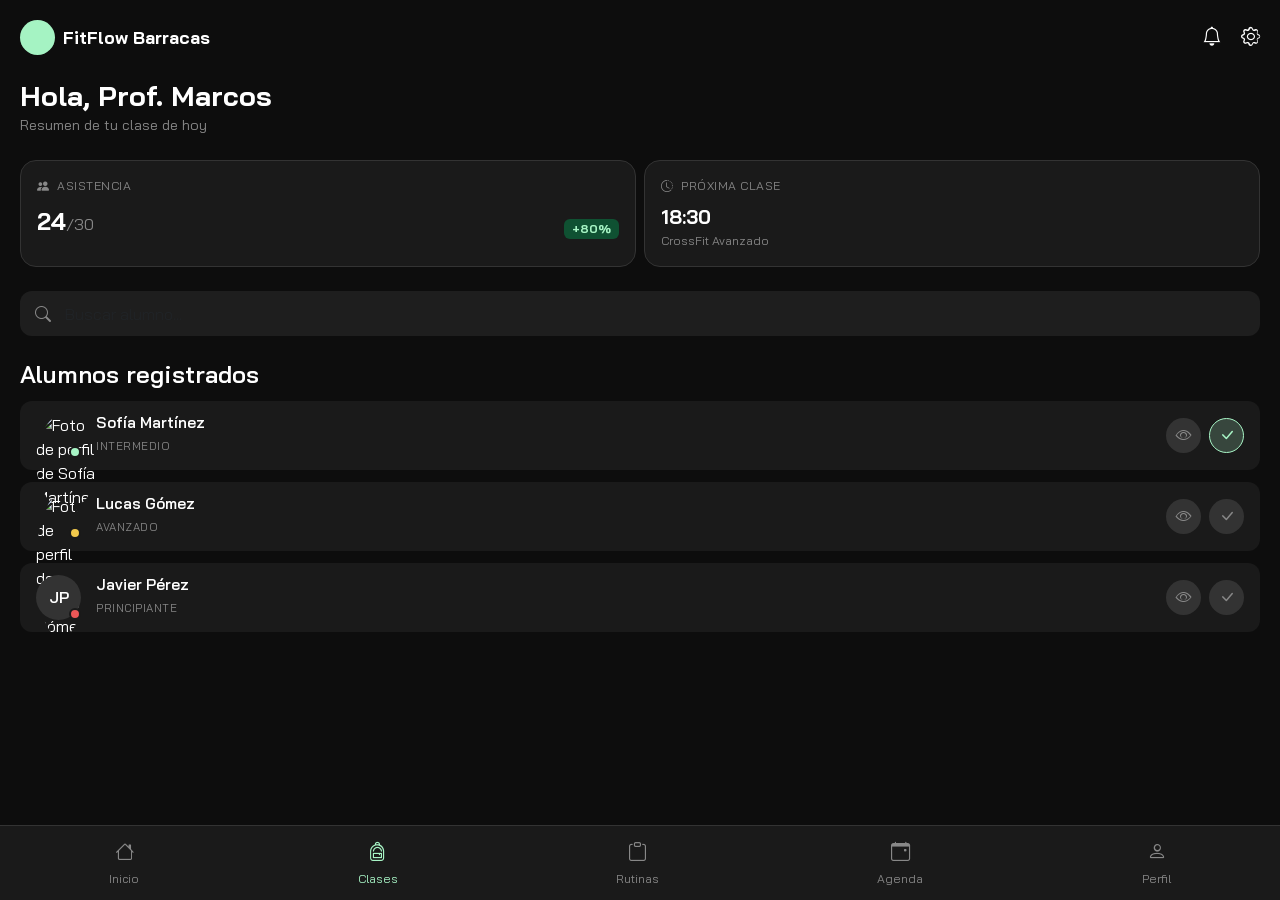
==== secciones/profesor/clases.html @ 789c08ca "Add files via upload" ====
<!DOCTYPE html>
<html lang="es">

<head>
    <meta charset="UTF-8">
    <meta name="viewport" content="width=device-width, initial-scale=1.0">
    <title>FitFlow - Clases Profesor</title>

   
    <link rel="preconnect" href="https://fonts.googleapis.com">
    <link rel="preconnect" href="https://fonts.gstatic.com" crossorigin>
    <link href="https://fonts.googleapis.com/css2?family=Bai+Jamjuree:wght@200;300;400;600;700&display=swap" rel="stylesheet">

    <link href="https://cdn.jsdelivr.net/npm/bootstrap@5.3.7/dist/css/bootstrap.min.css" rel="stylesheet">
    <link rel="stylesheet" href="https://cdn.jsdelivr.net/npm/bootstrap-icons@1.13.1/font/bootstrap-icons.min.css">
    <link rel="stylesheet" href="../../assets/css/style.css">
</head>

<body style="background-color: #121212; color: white;">

<main class="dashboard-page" style="min-height: 100vh; padding: 20px; padding-bottom: 90px;">

  
    <h1 class="visually-hidden">FitFlow Barracas - Panel del profesor</h1>

    <header class="d-flex justify-content-between align-items-center mb-4">
        <div class="d-flex align-items-center">
          
            <div class="d-flex justify-content-center align-items-center me-2"
                style="width: 35px; height: 35px; background-color: #a5f3c3; border-radius: 50%;" aria-hidden="true">
                <i class="bi bi-dumbbell" style="color: #121212; font-size: 1.1rem; transform: rotate(-45deg);"></i>
            </div>
            <h2 class="mb-0" style="font-weight: bold; font-size: 1.1rem;">FitFlow Barracas</h2>
        </div>
        <div>
          
            <i class="bi bi-bell me-3" style="font-size: 1.2rem; cursor: pointer;" role="button" tabindex="0" aria-label="Notificaciones"></i>
            <i class="bi bi-gear" style="font-size: 1.2rem; cursor: pointer;" role="button" tabindex="0" aria-label="Configuración de la cuenta"></i>
        </div>
    </header>

    <section class="mb-4">
        <h3 style="font-weight: bold; margin-bottom: 2px;">Hola, Prof. Marcos</h3>
        <p style="color: #888; font-size: 0.9rem;">Resumen de tu clase de hoy</p>
    </section>

  
    <section class="mb-4">
        <h3 class="visually-hidden">Resumen de clase</h3>

        <div class="row gx-2">
            <div class="col-6">
                <div class="tarjeta-oscura p-3 rounded-4 h-100">
                    <small style="color: #888; font-size: 0.75rem; letter-spacing: 0.5px; display: block; margin-bottom: 8px;" aria-hidden="true">
                        <i class="bi bi-people-fill me-1"></i> ASISTENCIA
                    </small>
                    <div class="d-flex justify-content-between align-items-end">
                        <span style="font-size: 1.5rem; font-weight: bold;">
                            24<span style="font-size: 1rem; color: #888;">/30</span>
                        </span>
                        <span class="badge" style="background-color: #0f5132; color: #a5f3c3;">+80%</span>
                    </div>
                </div>
            </div>

            <div class="col-6">
                <div class="tarjeta-oscura p-3 rounded-4 h-100">
                    <small style="color: #888; font-size: 0.75rem; letter-spacing: 0.5px; display: block; margin-bottom: 8px;" aria-hidden="true">
                        <i class="bi bi-clock-history me-1"></i> PRÓXIMA CLASE
                    </small>
                    <div class="d-flex flex-column">
                        <span style="font-size: 1.2rem; font-weight: bold;">18:30</span>
                        <small style="color: #888; font-size: 0.75rem;">CrossFit Avanzado</small>
                    </div>
                </div>
            </div>
        </div>
    </section>

    <div class="search-bar mb-4 position-relative">
        <i class="bi bi-search position-absolute" aria-hidden="true"
            style="left: 15px; top: 50%; transform: translateY(-50%); color: #888;"></i>
      
        <input type="text" id="buscadorAlumnos" class="form-control"
            placeholder="Buscar alumno..." aria-label="Buscar alumno"
            style="background-color: #1e1e1e; border: none; color: white; padding-left: 45px; border-radius: 12px; height: 45px;">
    </div>


    <section>
        <h4 style="font-weight: 600; margin-bottom: 12px;">Alumnos registrados</h4>

        <div id="listaAlumnos"></div>
    </section>

</main>

<nav class="bottom-nav">
    <a href="inicio_prof.html"><i class="bi bi-house"></i><span>Inicio</span></a>
    <a href="clases.html" class="active-nav"><i class="bi bi-backpack"></i><span>Clases</span></a>
    <a href="rutinas_prof.html"><i class="bi bi-clipboard"></i><span>Rutinas</span></a>
    <a href="agenda.html"><i class="bi bi-calendar-event"></i><span>Agenda</span></a>
    <a href="perfil_prof.html"><i class="bi bi-person"></i><span>Perfil</span></a>
</nav>


<script src="../../assets/js/clases.js" defer></script>

</body>
</html>
---- assets/css/style.css ----
@import url('https://fonts.googleapis.com/css2?family=Bai+Jamjuree:wght@200;300;400;600;700&display=swap');

:root {
    /* Colores Principales */
    --negro-carbon: #0D0D0D;
    --verde-oscuro: #26413D;
    --verde-menta: #A8F5C6;
    --beige-claro: #E7D6C3;

    /* Colores Neutros */
    --gris-oscuro: #1A1A1A;
    --gris-medio: #333333;
    --gris-claro: #F2F2F2;
    --blanco: #FFFFFF;
    --verde-menta-rgb: 168, 245, 198;
}


* {
    margin: 0;
    padding: 0;
    box-sizing: border-box;
}

body {
    font-family: 'Bai Jamjuree', sans-serif;
    background: var(--negro-carbon);
    color: var(--blanco);
    min-height: 100vh;
}

h1 { font-weight: 200; }
h2 { font-weight: 300; }
h3, h4, h5, h6, p, span, div { font-weight: 400; }
b, strong { font-weight: 600; }

/* =========================================================3. LOGIN ========================================================= */

.login-page {
    min-height: 100vh;
    display: flex;
    align-items: center;
}

.login-container {
    padding: 20px;
}

.logo {
    width: 120px;
    margin-bottom: 20px;
}

.fitflow-title {
    font-size: 1.8rem;
    letter-spacing: 8px;
    font-weight: 600;
}

.fitflow-subtitle {
    color: var(--gris-claro);
    font-size: 0.8rem;
    letter-spacing: 2px;
    opacity: 0.7;
}

.form-label {
    font-size: 0.9rem;
    color: var(--blanco);
    font-weight: 400;
}


.fitflow-input {
    background: var(--gris-oscuro) !important;
    border: 1px solid var(--gris-medio) !important;
    color: var(--blanco) !important;
    height: 55px;
}

.fitflow-input:focus {
    background: var(--gris-oscuro) !important;
    color: var(--blanco) !important;
    box-shadow: none !important;
    border: 1px solid var(--verde-oscuro) !important; 
}

.fitflow-icon {
    background: var(--gris-oscuro) !important;
    border: 1px solid var(--gris-medio) !important;
    color: #888;
}

.forgot-password {
    text-decoration: none;
    color: var(--verde-menta);
    font-size: 0.8rem;
}

.forgot-password:hover {
    color: var(--verde-menta);
    opacity: 0.8;
}


.btn-login {
    background: var(--verde-menta);
    color: var(--negro-carbon);
    font-weight: 600;
    height: 58px;
    border: none;
    border-radius: 12px;
    letter-spacing: 1px;
    transition: all 0.3s ease;
}

.btn-login:hover {
    background: #8de3ac; 
    color: var(--negro-carbon);
}

@media (max-width: 576px) {
    .logo { width: 110px; }
    .fitflow-title { font-size: 1.5rem; }
}

/* =========================================================
   4. DASHBOARD GENERAL
   ========================================================= */

.dashboard-page {
    background: var(--negro-carbon);
    min-height: 100vh;
    padding: 20px 20px 100px;
}

.dashboard-header {
    display: flex;
    justify-content: space-between;
    align-items: center;
    margin-bottom: 25px;
}

.dashboard-header h2 {
    font-size: 1.2rem;
    margin-top: 4px;
    font-weight: 600;
}

.profile-btn {
    background: none;
    border: none;
    color: var(--blanco);
    font-size: 2rem;
}

.fitflow-card {
    background: var(--gris-oscuro);
    border: 1px solid var(--gris-medio);
    border-radius: 16px;
    padding: 20px;
    margin-bottom: 16px;
}

.occupancy-number {
    font-size: 3rem;
    font-weight: 600;
}

.progress {
    height: 8px;
    background: var(--gris-medio);
}

.occupancy-bar {
    background: var(--verde-menta);
}

.status-active {
    color: var(--verde-menta);
    font-weight: 600;
}

/* =========================================================
   5. NAVEGACIÓN 
   ========================================================= */

.bottom-nav {
    position: fixed;
    bottom: 0;
    left: 0;
    width: 100%;
    height: 75px;
    background: var(--gris-oscuro);
    border-top: 1px solid var(--gris-medio);
    display: flex;
    justify-content: space-around;
    align-items: center;
    z-index: 1000;
}

.bottom-nav a {
    display: flex;
    flex-direction: column;
    align-items: center;
    gap: 4px;
    text-decoration: none;
    color: #888;
    font-size: .75rem;
    transition: color 0.3s;
}

.bottom-nav i {
    font-size: 1.2rem;
}

.active-nav {
    color: var(--verde-menta) !important;
}

/* =========================================================
   6. RUTINAS
   ========================================================= */

.exercise-card {
    background-color: var(--gris-oscuro);
    border: 1px solid transparent;
    border-radius: 12px;
    padding: 16px;
    margin-bottom: 16px;
    transition: all 0.3s ease;
}

.exercise-card.active-card {
    border-color: var(--verde-menta);
}

.exercise-card.completed {
    opacity: 0.4;
}

.exercise-card.completed .exercise-title {
    text-decoration: line-through;
    color: #888;
}

.stat-box {
    background-color: var(--gris-medio);
    border-radius: 8px;
    text-align: center;
    padding: 8px;
}

.stat-label {
    font-size: 0.65rem;
    color: var(--gris-claro);
    opacity: 0.7;
}

.stat-value {
    font-weight: 600;
    font-size: 0.9rem;
    color: var(--blanco);
}

.custom-checkbox:checked {
    background-color: var(--verde-menta);
    border-color: var(--verde-menta);
}

/* =========================================================
   7. QR
   ========================================================= */

.qr-main-card {
    background-color: var(--gris-oscuro);
    border-radius: 16px;
    padding: 30px 20px;
    box-shadow: 0 4px 20px rgba(0, 0, 0, 0.3);
}

.profile-img-container {
    width: 80px;
    height: 80px;
    border-radius: 50%;
    padding: 3px;
    background: linear-gradient(135deg, var(--verde-menta), var(--verde-oscuro)); 
}

.profile-img {
    width: 100%;
    height: 100%;
    border-radius: 50%;
    object-fit: cover;
    border: 3px solid var(--gris-oscuro);
}

.status-badge {
    background-color: rgba(var(--verde-menta-rgb), 0.15);
    color: var(--verde-menta);
    padding: 4px 12px;
    border-radius: 20px;
    font-size: 0.75rem;
    font-weight: 600;
    display: inline-flex;
    align-items: center;
    gap: 6px;
}

.status-badge i { font-size: 0.4rem; }

.qr-box {
    border-top: 3px solid var(--verde-menta);
    box-shadow: 0 -8px 25px rgba(var(--verde-menta-rgb), 0.15); 
}

.plan-info-box {
    background-color: #111;
    border: 1px solid var(--gris-medio);
    border-radius: 12px;
    padding: 15px 20px;
}

.plan-info-box .divider {
    width: 1px;
    background-color: var(--gris-medio);
    height: 35px;
    align-self: center;
}

#contenedorQR img, 
#contenedorQR canvas {
    max-width: 100%;
    height: auto;
    display: block;
    margin: 0 auto;
}

/* =========================================================
   8. RESERVAS
   ========================================================= */

.date-scroll-container {
    display: flex;
    gap: 10px;
    overflow-x: auto;
    padding-bottom: 5px;
    -ms-overflow-style: none;
    scrollbar-width: none;
}
.date-scroll-container::-webkit-scrollbar { display: none; }

.date-card {
    min-width: 65px;
    background-color: var(--gris-oscuro);
    border-radius: 12px;
    padding: 12px 0;
    text-align: center;
    cursor: pointer;
    transition: background-color 0.3s, color 0.3s;
    flex-shrink: 0;
}

.date-card .day {
    display: block;
    font-size: 0.75rem;
    color: #888;
    margin-bottom: 2px;
}

.date-card .num {
    display: block;
    font-size: 1.2rem;
    font-weight: 600;
    color: var(--blanco);
}

.date-card.active {
    background-color: var(--verde-menta);
}

.date-card.active .day,
.date-card.active .num {
    color: var(--negro-carbon);
}

.reserva-card {
    background-color: var(--gris-oscuro);
    border: 1px solid transparent;
    border-radius: 12px;
    padding: 16px;
    margin-bottom: 12px;
    cursor: pointer;
    transition: border-color 0.3s;
}

.reserva-card.selected { border-color: var(--verde-menta); }

.circle-select {
    width: 20px;
    height: 20px;
    border: 2px solid var(--gris-medio);
    border-radius: 50%;
    display: inline-block;
}

.reserva-card.selected .circle-select {
    border-color: var(--verde-menta);
    background-color: var(--verde-menta);
}

.reserva-card.full {
    opacity: 0.5;
    cursor: not-allowed;
}

.reserva-card.full .class-time, 
.reserva-card.full .class-name {
    text-decoration: line-through;
    color: #888 !important;
}

.badge-lugares {
    background-color: rgba(var(--verde-menta-rgb), 0.15);
    color: var(--verde-menta);
    font-size: 0.7rem;
}

.badge-completo {
    background-color: rgba(235, 87, 87, 0.15);
    color: #eb5757;
    font-size: 0.7rem;
}

.scroll-oculto::-webkit-scrollbar { display: none; }
.scroll-oculto { -ms-overflow-style: none; scrollbar-width: none; }

/* =========================================================
   9. PERFIL
   ========================================================= */

.tarjeta-oscura {
    background-color: var(--gris-oscuro);
    border: 1px solid var(--gris-medio); 
}

.info-box {
    background-color: #111; 
    border: 1px solid var(--gris-medio);
    border-radius: 8px;
}

.icono-recibo { flex-shrink: 0; }

/* =========================================================
   10. CLASES PROFESOR
   ========================================================= */

.badge-logo {
    background-color: var(--verde-menta);
    padding: 6px 12px;
    border-radius: 20px;
    display: inline-flex;
}

.alumno-card {
    background-color: var(--gris-oscuro);
    border-radius: 12px;
    padding: 12px 16px;
    margin-bottom: 12px;
    display: flex;
    justify-content: space-between;
    align-items: center;
}

.avatar-container {
    position: relative;
    width: 45px;
    height: 45px;
    margin-right: 15px;
    display: inline-block;
}

.avatar-img {
    width: 100%;
    height: 100%;
    border-radius: 50%;
    object-fit: cover;
}

.status-dot {
    position: absolute;
    bottom: 0;
    right: 0;
    width: 12px;
    height: 12px;
    border-radius: 50%;
    border: 2px solid var(--gris-oscuro);
}

.dot-green { background-color: var(--verde-menta); }
.dot-yellow { background-color: #f2c94c; } 
.dot-red { background-color: #eb5757; } 

.action-btn {
    width: 35px;
    height: 35px;
    border-radius: 50%;
    background-color: var(--gris-medio);
    border: none;
    color: #888;
    display: flex;
    justify-content: center;
    align-items: center;
    cursor: pointer;
    transition: all 0.3s ease;
}

.action-btn.check-active {
    background-color: rgba(var(--verde-menta-rgb), 0.2);
    color: var(--verde-menta);
    border: 1px solid var(--verde-menta);
}

.avatar-placeholder {
    background-color: var(--gris-medio);
    color: var(--blanco);
    display: flex;
    justify-content: center;
    align-items: center;
    font-weight: 600;
    border-radius: 50%;
}

/* =========================================================
   11. DASHBOARD RECEPCIÓN
   ========================================================= */

.overlay-icon {
    position: absolute;
    bottom: -2px;
    right: -2px;
    width: 18px;
    height: 18px;
    border-radius: 50%;
    display: flex;
    justify-content: center;
    align-items: center;
    border: 2px solid var(--gris-oscuro);
    color: var(--negro-carbon);
}

.icon-success { background-color: var(--verde-menta); }
.icon-danger { background-color: #eb5757; color: var(--blanco); }

.icon-success i, .icon-danger i {
    font-size: 0.8rem;
    font-weight: 600;
}

.badge-outline-success {
    background-color: rgba(var(--verde-menta-rgb), 0.1);
    color: var(--verde-menta);
    border: 1px solid rgba(var(--verde-menta-rgb), 0.3);
    font-weight: 400;
    padding: 5px 10px;
    font-size: 0.65rem;
    letter-spacing: 0.5px;
}

.badge-outline-danger {
    background-color: rgba(235, 87, 87, 0.1);
    color: #eb5757;
    border: 1px solid rgba(235, 87, 87, 0.3);
    font-weight: 400;
    padding: 5px 10px;
    font-size: 0.65rem;
    letter-spacing: 0.5px;
}
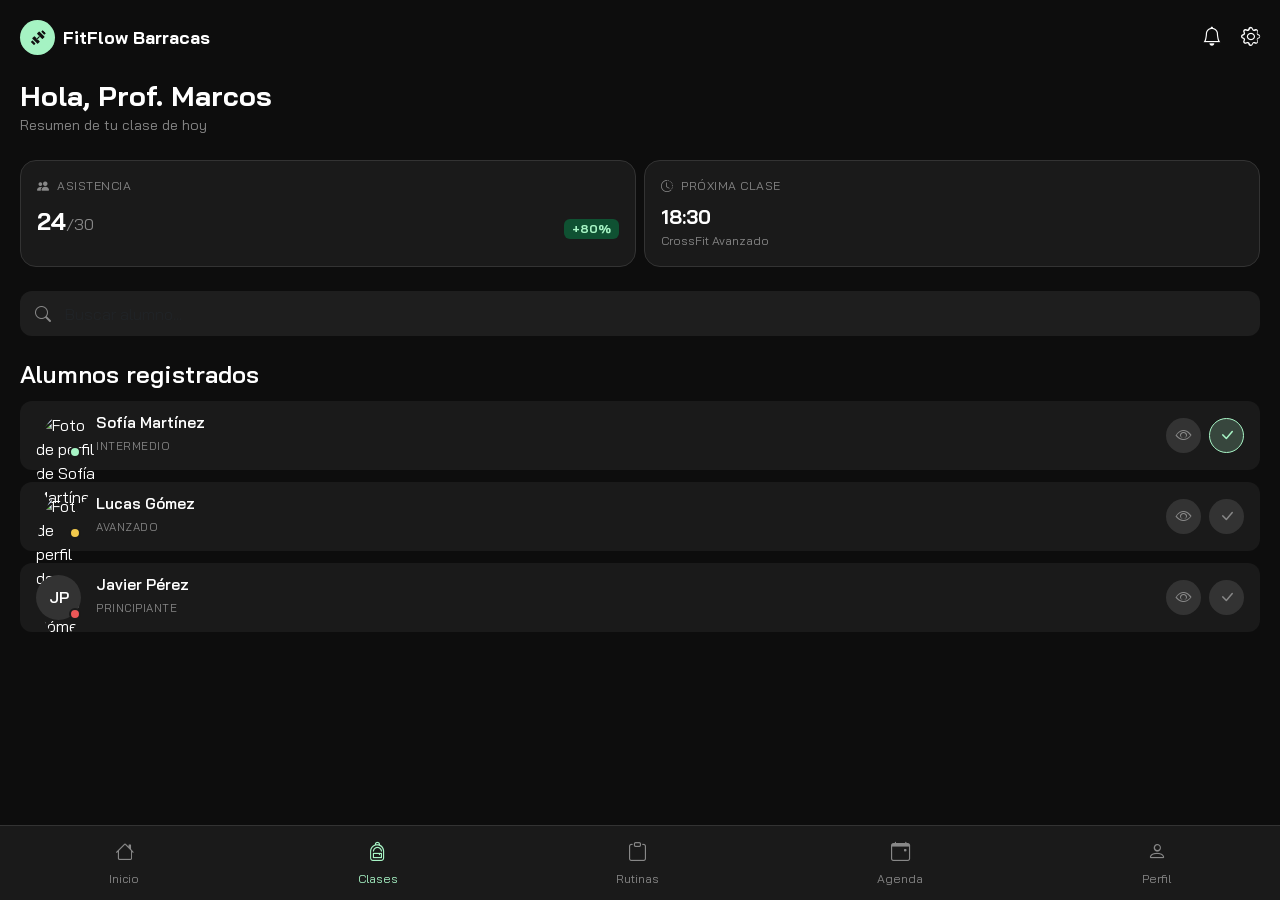
==== commit 1d70a53c: "Add files via upload" ====
--- a/secciones/profesor/clases.html
+++ b/secciones/profesor/clases.html
@@ -19,16 +19,14 @@
 <body style="background-color: #121212; color: white;">
 
 <main class="dashboard-page" style="min-height: 100vh; padding: 20px; padding-bottom: 90px;">
-
-  
     <h1 class="visually-hidden">FitFlow Barracas - Panel del profesor</h1>
 
     <header class="d-flex justify-content-between align-items-center mb-4">
         <div class="d-flex align-items-center">
-          
-            <div class="d-flex justify-content-center align-items-center me-2"
-                style="width: 35px; height: 35px; background-color: #a5f3c3; border-radius: 50%;" aria-hidden="true">
-                <i class="bi bi-dumbbell" style="color: #121212; font-size: 1.1rem; transform: rotate(-45deg);"></i>
+            <div class="d-flex justify-content-center align-items-center me-2" style="width: 35px; height: 35px; background-color: #a5f3c3; border-radius: 50%;">
+                <svg xmlns="http://www.w3.org/2000/svg" width="18" height="18" fill="#121212" viewBox="0 0 16 16" style="transform: rotate(-45deg);">
+                    <path d="M14.5 6a.5.5 0 0 0-.5.5v3a.5.5 0 0 0 .5.5h1a.5.5 0 0 0 .5-.5v-3a.5.5 0 0 0-.5-.5h-1zm-13 0a.5.5 0 0 0-.5.5v3a.5.5 0 0 0 .5.5h1a.5.5 0 0 0 .5-.5v-3a.5.5 0 0 0-.5-.5h-1zm3-1.5a.5.5 0 0 0-.5.5v6a.5.5 0 0 0 .5.5h2a.5.5 0 0 0 .5-.5v-6a.5.5 0 0 0-.5-.5h-2zm6 0a.5.5 0 0 0-.5.5v6a.5.5 0 0 0 .5.5h2a.5.5 0 0 0 .5-.5v-6a.5.5 0 0 0-.5-.5h-2zm-4 3.5a.5.5 0 0 1 .5-.5h3a.5.5 0 0 1 0 1h-3a.5.5 0 0 1-.5-.5z"/>
+                </svg>
             </div>
             <h2 class="mb-0" style="font-weight: bold; font-size: 1.1rem;">FitFlow Barracas</h2>
         </div>
@@ -96,11 +94,11 @@
 </main>
 
 <nav class="bottom-nav">
-    <a href="inicio_prof.html"><i class="bi bi-house"></i><span>Inicio</span></a>
+    <a href="#"><i class="bi bi-house"></i><span>Inicio</span></a>
     <a href="clases.html" class="active-nav"><i class="bi bi-backpack"></i><span>Clases</span></a>
-    <a href="rutinas_prof.html"><i class="bi bi-clipboard"></i><span>Rutinas</span></a>
-    <a href="agenda.html"><i class="bi bi-calendar-event"></i><span>Agenda</span></a>
-    <a href="perfil_prof.html"><i class="bi bi-person"></i><span>Perfil</span></a>
+    <a href="#"><i class="bi bi-clipboard"></i><span>Rutinas</span></a>
+    <a href="#"><i class="bi bi-calendar-event"></i><span>Agenda</span></a>
+    <a href="#"><i class="bi bi-person"></i><span>Perfil</span></a>
 </nav>
 
 
